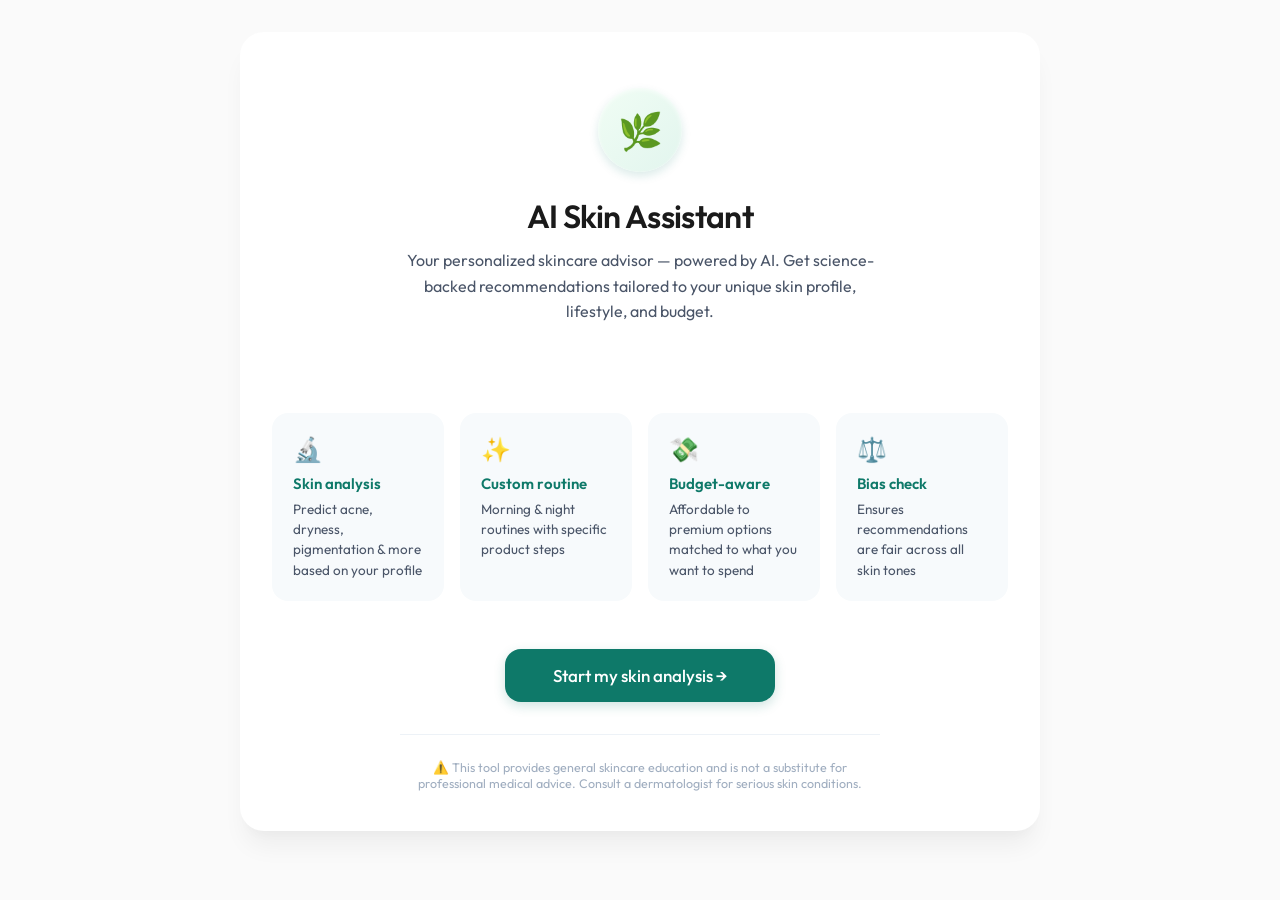
==== front-end/index.html @ 46da11d4 "Initial commit with AI assistant and skin model" ====
<!DOCTYPE html>
<html lang="en">
<head>
  <meta charset="UTF-8">
  <title>AI Skin Assistant</title>
  <link rel="stylesheet" href="style.css">
</head>
<body>
<div class="app">
  <div class="home-hero">
    <div class="logo-ring">🌿</div>
    <h1>AI Skin Assistant</h1>
    <p>Your personalized skincare advisor — powered by AI. Get science-backed recommendations tailored to your unique skin profile, lifestyle, and budget.</p>
  </div>

  <div class="feature-grid">
    <div class="feat-card">
      <div class="feat-icon">🔬</div>
      <div class="feat-title">Skin analysis</div>
      <div class="feat-desc">Predict acne, dryness, pigmentation & more based on your profile</div>
    </div>
    <div class="feat-card">
      <div class="feat-icon">✨</div>
      <div class="feat-title">Custom routine</div>
      <div class="feat-desc">Morning & night routines with specific product steps</div>
    </div>
    <div class="feat-card">
      <div class="feat-icon">💸</div>
      <div class="feat-title">Budget-aware</div>
      <div class="feat-desc">Affordable to premium options matched to what you want to spend</div>
    </div>
    <div class="feat-card">
      <div class="feat-icon">⚖️</div>
      <div class="feat-title">Bias check</div>
      <div class="feat-desc">Ensures recommendations are fair across all skin tones</div>
    </div>
  </div>

  <div style="text-align:center;">
    <a href="form.html" class="start-btn">Start my skin analysis →</a>
  </div>

  <p class="disclaimer">⚠️ This tool provides general skincare education and is not a substitute for professional medical advice. Consult a dermatologist for serious skin conditions.</p>
</div>
</body>
</html>
---- front-end/style.css ----
@import url('https://fonts.googleapis.com/css2?family=Outfit:wght@300;400;500;600&display=swap');

:root {
  --font-sans: 'Outfit', sans-serif;
  --color-text-primary: #1A1A1A;
  --color-text-secondary: #4A5568;
  --color-text-tertiary: #A0AEC0;
  --color-background-primary: #FFFFFF;
  --color-background-secondary: #F7FAFC;
  --color-border-secondary: #E2E8F0;
  --color-border-tertiary: #EDF2F7;
  --border-radius-md: 10px;
  --border-radius-lg: 16px;
  --border-radius-xl: 24px;
  --primary-color: #0E7969;
  --primary-hover: #0a5f51;
  --gradient-bg: linear-gradient(135deg, #f0fDf4 0%, #e2f5ee 100%);
  --card-shadow: 0 4px 6px -1px rgba(0, 0, 0, 0.05), 0 2px 4px -1px rgba(0, 0, 0, 0.03);
  --hover-shadow: 0 10px 15px -3px rgba(0, 0, 0, 0.1), 0 4px 6px -2px rgba(0, 0, 0, 0.05);
}

* { box-sizing: border-box; margin: 0; padding: 0; }
body { 
  font-family: var(--font-sans); 
  color: var(--color-text-primary); 
  background-color: #FAFAFA;
  min-height: 100vh;
  padding: 2rem 1rem;
  overflow-x: hidden;
}

.app { 
  width: 100%;
  max-width: 800px; 
  margin: 0 auto;
  background: var(--color-background-primary);
  border-radius: var(--border-radius-xl);
  box-shadow: 0 20px 25px -5px rgba(0, 0, 0, 0.05), 0 10px 10px -5px rgba(0, 0, 0, 0.02);
  padding: 2.5rem 2rem; 
  position: relative;
  animation: slideUp 0.6s ease-out forwards;
}

@keyframes slideUp {
  from { opacity: 0; transform: translateY(20px); }
  to { opacity: 1; transform: translateY(0); }
}

/* HOME */
.home-hero { text-align: center; padding: 1rem 1rem 3rem; }
.logo-ring { 
  width: 84px; height: 84px; 
  border-radius: 50%; 
  background: var(--gradient-bg); 
  display: flex; align-items: center; justify-content: center; 
  margin: 0 auto 1.5rem; 
  font-size: 36px; 
  box-shadow: inset 0 2px 4px rgba(255,255,255,0.6), 0 4px 10px rgba(14, 121, 105, 0.15);
  animation: float 6s ease-in-out infinite;
}

@keyframes float {
  0% { transform: translateY(0px); }
  50% { transform: translateY(-8px); }
  100% { transform: translateY(0px); }
}

.home-hero h1 { font-size: 32px; font-weight: 600; margin-bottom: 0.75rem; letter-spacing: -0.02em; }
.home-hero p { font-size: 16px; color: var(--color-text-secondary); max-width: 480px; margin: 0 auto 2.5rem; line-height: 1.6; animation: fadeIn 0.8s ease-out forwards; animation-delay: 0.2s; opacity: 0; }

.feature-grid { display: grid; grid-template-columns: repeat(auto-fit, minmax(170px, 1fr)); gap: 16px; margin-bottom: 3rem; }
.feat-card { 
  background: var(--color-background-secondary); 
  border-radius: var(--border-radius-lg); 
  padding: 1.25rem; 
  font-size: 14px;
  border: 1px solid transparent;
  transition: all 0.3s cubic-bezier(0.4, 0, 0.2, 1);
  animation: fadeIn 0.6s ease-out forwards;
  opacity: 0;
}
.feat-card:nth-child(1) { animation-delay: 0.3s; }
.feat-card:nth-child(2) { animation-delay: 0.4s; }
.feat-card:nth-child(3) { animation-delay: 0.5s; }
.feat-card:nth-child(4) { animation-delay: 0.6s; }

.feat-card:hover {
  transform: translateY(-6px) scale(1.02);
  box-shadow: var(--hover-shadow);
  border-color: #c6f0e3;
  background: #fff;
}

.feat-card .feat-icon { font-size: 24px; margin-bottom: 10px; }
.feat-card .feat-title { font-weight: 600; font-size: 15px; margin-bottom: 6px; color: var(--primary-color); }
.feat-card .feat-desc { color: var(--color-text-secondary); font-size: 13.5px; line-height: 1.5; }

.start-btn { 
  background: var(--primary-color); 
  color: #fff; 
  border: none; 
  border-radius: var(--border-radius-lg); 
  padding: 16px 48px; 
  font-size: 17px; 
  font-weight: 500; 
  font-family: var(--font-sans);
  cursor: pointer; 
  transition: all 0.2s ease; 
  box-shadow: 0 4px 12px rgba(14, 121, 105, 0.2);
  display: inline-block;
  text-decoration: none;
}
.start-btn:hover { background: var(--primary-hover); transform: scale(1.02); box-shadow: 0 6px 16px rgba(14, 121, 105, 0.3); }
.start-btn:active { transform: scale(0.98); }

.disclaimer { margin-top: 2rem; font-size: 12.5px; color: var(--color-text-tertiary); max-width: 480px; margin-left: auto; margin-right: auto; text-align: center; border-top: 1px solid var(--color-border-tertiary); padding-top: 1.5rem; }

/* FORM */
.form-page, .results-page { display: block; animation: fadeIn 0.4s ease-out forwards; }
@keyframes fadeIn { from { opacity: 0; transform: translateY(10px); } to { opacity: 1; transform: translateY(0); } }

.form-header { margin-bottom: 2rem; }
.form-header h2 { font-size: 24px; font-weight: 600; letter-spacing: -0.01em; }
.form-header p { font-size: 15px; color: var(--color-text-secondary); margin-top: 6px; }

.form-grid { display: grid; grid-template-columns: 1fr 1fr; gap: 20px; }
.form-group { display: flex; flex-direction: column; gap: 8px; }
.form-group.full { grid-column: 1 / -1; }
.form-group label { font-size: 14px; font-weight: 500; color: var(--color-text-secondary); }
.form-group select, .form-group input { 
  padding: 12px 16px; 
  border-radius: var(--border-radius-md); 
  border: 1.5px solid var(--color-border-secondary); 
  background: var(--color-background-primary); 
  color: var(--color-text-primary); 
  font-size: 15px; 
  font-family: var(--font-sans); 
  width: 100%; 
  transition: all 0.2s;
  appearance: none;
  background-image: url("data:image/svg+xml;charset=US-ASCII,%3Csvg%20xmlns%3D%22http%3A%2F%2Fwww.w3.org%2F2000%2Fsvg%22%20width%3D%22292.4%22%20height%3D%22292.4%22%3E%3Cpath%20fill%3D%22%234A5568%22%20d%3D%22M287%2069.4a17.6%2017.6%200%200%200-13-5.4H18.4c-5%200-9.3%201.8-12.9%205.4A17.6%2017.6%200%200%200%200%2082.2c0%205%201.8%209.3%205.4%2012.9l128%20127.9c3.6%203.6%207.8%205.4%2012.8%205.4s9.2-1.8%2012.8-5.4L287%2095c3.5-3.5%205.4-7.8%205.4-12.8%200-5-1.9-9.2-5.5-12.8z%22%2F%3E%3C%2Fsvg%3E");
  background-repeat: no-repeat;
  background-position: right 1rem top 50%;
  background-size: 0.65rem auto;
}
.form-group select:focus, .form-group input:focus { 
  outline: none; 
  border-color: var(--primary-color); 
  box-shadow: 0 0 0 4px rgba(14, 121, 105, 0.1); 
}

.section-title { font-size: 13px; font-weight: 600; color: var(--color-text-tertiary); text-transform: uppercase; letter-spacing: 0.08em; grid-column: 1 / -1; margin-top: 10px; padding-bottom: 6px; border-bottom: 1.5px solid var(--color-border-tertiary); }

.analyze-btn { margin-top: 2rem; background: var(--primary-color); color: #fff; border: none; border-radius: var(--border-radius-lg); padding: 16px 32px; font-size: 16px; font-weight: 500; font-family: var(--font-sans); cursor: pointer; transition: all 0.2s; width: 100%; box-shadow: 0 4px 12px rgba(14, 121, 105, 0.2); }
.analyze-btn:hover { background: var(--primary-hover); transform: translateY(-2px); }
.analyze-btn:active { transform: translateY(0); }
.analyze-btn:disabled { opacity: 0.6; cursor: not-allowed; transform: none; }

.back-btn { background: transparent; border: 1.5px solid var(--color-border-secondary); border-radius: var(--border-radius-md); padding: 10px 20px; font-size: 14px; font-family: var(--font-sans); font-weight: 500; cursor: pointer; color: var(--color-text-secondary); margin-bottom: 1.5rem; transition: all 0.2s; display: inline-block; text-decoration: none; }
.back-btn:hover { background: var(--color-background-secondary); border-color: var(--color-text-tertiary); }

/* RESULTS */
.results-header { margin-bottom: 2rem; }
.results-header h2 { font-size: 24px; font-weight: 600; }
.results-header p { font-size: 15px; color: var(--color-text-secondary); margin-top: 6px; }

.loading-state { text-align: center; padding: 4rem 1rem; }
.spinner { width: 48px; height: 48px; border: 3px solid var(--color-border-tertiary); border-top-color: var(--primary-color); border-radius: 50%; animation: spin 0.8s ease-in-out infinite; margin: 0 auto 1.5rem; }
.loading-state p { color: var(--color-text-secondary); font-size: 16px; font-weight: 500; }

.result-content { display: none; }
.result-content.visible { display: block; animation: fadeIn 0.5s ease forwards; }

.result-section { background: #fff; border: 1.5px solid var(--color-border-tertiary); border-radius: var(--border-radius-lg); padding: 1.75rem; margin-bottom: 1.25rem; box-shadow: var(--card-shadow); transition: transform 0.3s cubic-bezier(0.4, 0, 0.2, 1), box-shadow 0.3s ease; opacity: 0; animation: slideUp 0.6s ease-out forwards; }
.result-section:nth-child(1) { animation-delay: 0.1s; }
.result-section:nth-child(2) { animation-delay: 0.2s; }
.result-section:nth-child(3) { animation-delay: 0.3s; }
.result-section:nth-child(4) { animation-delay: 0.4s; }
.result-section:nth-child(5) { animation-delay: 0.5s; }
.result-section:nth-child(6) { animation-delay: 0.6s; }

.result-section:hover { border-color: var(--color-border-secondary); transform: translateY(-4px); box-shadow: var(--hover-shadow); }

.section-badge { font-size: 12px; font-weight: 600; text-transform: uppercase; letter-spacing: 0.08em; padding: 4px 12px; border-radius: 20px; display: inline-block; margin-bottom: 14px; }
.badge-analysis { background: var(--gradient-bg); color: #0F6E56; }
.badge-routine { background: linear-gradient(135deg, #e6f1fb 0%, #d4e6f9 100%); color: #185FA5; }
.badge-explain { background: linear-gradient(135deg, #faeeda 0%, #f3e0c0 100%); color: #854F0B; }
.badge-tips { background: linear-gradient(135deg, #eeedfe 0%, #e0defe 100%); color: #534AB7; }
.badge-fairness { background: linear-gradient(135deg, #faece7 0%, #f3dbd2 100%); color: #993C1D; }

.result-section h3 { font-size: 18px; font-weight: 600; margin-bottom: 14px; color: var(--color-text-primary); }
.result-body { font-size: 15.5px; color: var(--color-text-secondary); line-height: 1.8; white-space: pre-wrap; }

.metric-row { display: flex; gap: 12px; flex-wrap: wrap; margin-bottom: 20px; }
.metric-chip { background: var(--color-background-secondary); border: 1px solid var(--color-border-tertiary); border-radius: 20px; padding: 8px 16px; font-size: 14px; display: flex; align-items: center; gap: 10px; font-weight: 500; }
.metric-dot { width: 10px; height: 10px; border-radius: 50%; flex-shrink: 0; box-shadow: 0 0 0 2px rgba(255,255,255,0.8); }
.dot-low { background: #1D9E75; }
.dot-mid { background: #EF9F27; }
.dot-high { background: #E24B4A; }

.restart-btn { margin-top: 2rem; background: var(--color-background-secondary); border: 1.5px solid var(--color-border-secondary); border-radius: var(--border-radius-lg); padding: 14px 32px; font-size: 15px; font-weight: 500; font-family: var(--font-sans); cursor: pointer; color: var(--color-text-secondary); width: 100%; transition: all 0.2s; display: block; text-align: center; text-decoration: none; }
.restart-btn:hover { background: #E2E8F0; color: var(--color-text-primary); transform: translateY(-2px); }

.progress-bar { height: 4px; background: var(--color-border-tertiary); border-radius: 4px; margin-bottom: 2rem; overflow: hidden; position: relative; }
.progress-fill { height: 100%; background: var(--primary-color); border-radius: 4px; transition: width 0.6s cubic-bezier(0.4, 0, 0.2, 1); box-shadow: 0 0 8px rgba(14, 121, 105, 0.4); }

.error-msg { background: #FEF2F2; color: #991B1B; border: 1.5px solid #FCA5A5; border-radius: var(--border-radius-md); padding: 14px 18px; font-size: 14.5px; font-weight: 500; margin-top: 1.5rem; display: none; animation: shake 0.4s ease-in-out; }
@keyframes shake { 0%, 100% { transform: translateX(0); } 25% { transform: translateX(-4px); } 75% { transform: translateX(4px); } }
.error-msg.visible { display: block; }
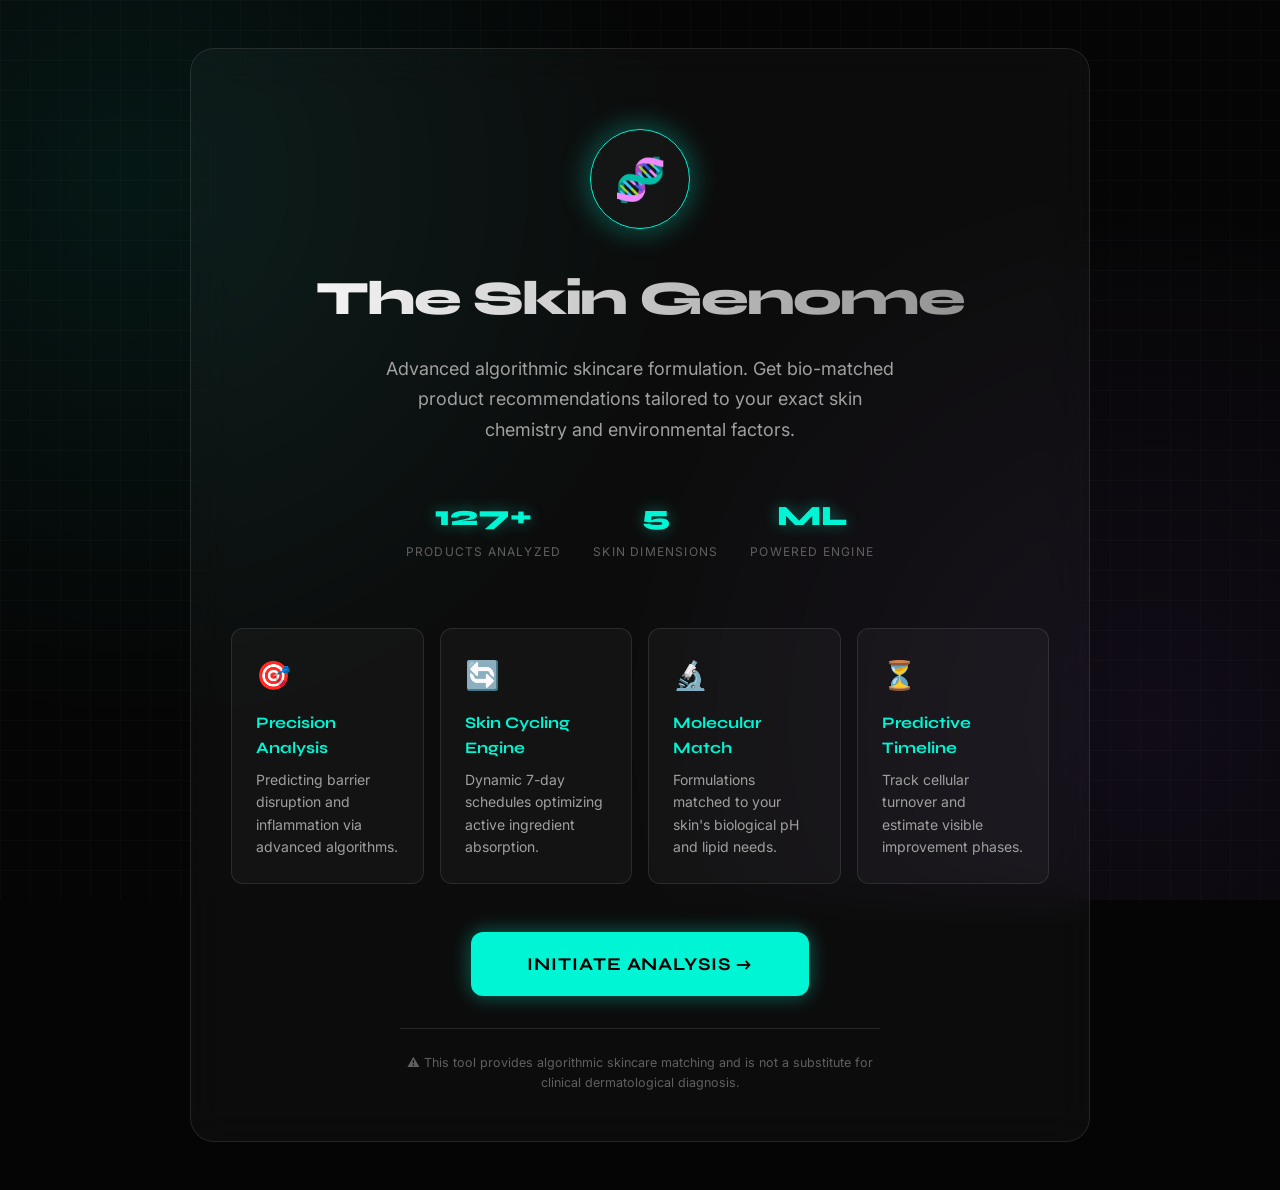
==== commit d211c680: "feat: complete premium clinical skincare dashboard and backend logic" ====
--- a/front-end/index.html
+++ b/front-end/index.html
@@ -2,45 +2,64 @@
 <html lang="en">
 <head>
   <meta charset="UTF-8">
-  <title>AI Skin Assistant</title>
+  <meta name="viewport" content="width=device-width, initial-scale=1.0">
+  <meta name="description" content="SkinCare.AI — Advanced algorithmic skincare formulation. Get bio-matched product recommendations tailored to your exact skin chemistry and environmental factors.">
+  <meta name="theme-color" content="#050505">
+  <meta property="og:title" content="The Skin Genome — AI-Powered Skincare Analysis">
+  <meta property="og:description" content="Get personalized skincare routines powered by machine learning. Matched to your biology, lifestyle, and budget.">
+  <meta property="og:type" content="website">
+  <link rel="icon" href="data:image/svg+xml,<svg xmlns='http://www.w3.org/2000/svg' viewBox='0 0 100 100'><text y='.9em' font-size='90'>🧬</text></svg>">
+  <title>SkinCare AI | Clinical Dashboard</title>
   <link rel="stylesheet" href="style.css">
 </head>
 <body>
 <div class="app">
   <div class="home-hero">
-    <div class="logo-ring">🌿</div>
-    <h1>AI Skin Assistant</h1>
-    <p>Your personalized skincare advisor — powered by AI. Get science-backed recommendations tailored to your unique skin profile, lifestyle, and budget.</p>
+    <div class="logo-ring">🧬</div>
+    <h1>The Skin Genome</h1>
+    <p>Advanced algorithmic skincare formulation. Get bio-matched product recommendations tailored to your exact skin chemistry and environmental factors.</p>
+    <div class="trust-badges">
+      <div class="trust-item"><span class="trust-num">127+</span><span class="trust-label">Products Analyzed</span></div>
+      <div class="trust-item"><span class="trust-num">5</span><span class="trust-label">Skin Dimensions</span></div>
+      <div class="trust-item"><span class="trust-num">ML</span><span class="trust-label">Powered Engine</span></div>
+    </div>
   </div>
 
   <div class="feature-grid">
     <div class="feat-card">
-      <div class="feat-icon">🔬</div>
-      <div class="feat-title">Skin analysis</div>
-      <div class="feat-desc">Predict acne, dryness, pigmentation & more based on your profile</div>
+      <div class="feat-icon">🎯</div>
+      <div class="feat-title">Precision Analysis</div>
+      <div class="feat-desc">Predicting barrier disruption and inflammation via advanced algorithms.</div>
     </div>
     <div class="feat-card">
-      <div class="feat-icon">✨</div>
-      <div class="feat-title">Custom routine</div>
-      <div class="feat-desc">Morning & night routines with specific product steps</div>
+      <div class="feat-icon">🔄</div>
+      <div class="feat-title">Skin Cycling Engine</div>
+      <div class="feat-desc">Dynamic 7-day schedules optimizing active ingredient absorption.</div>
     </div>
     <div class="feat-card">
-      <div class="feat-icon">💸</div>
-      <div class="feat-title">Budget-aware</div>
-      <div class="feat-desc">Affordable to premium options matched to what you want to spend</div>
+      <div class="feat-icon">🔬</div>
+      <div class="feat-title">Molecular Match</div>
+      <div class="feat-desc">Formulations matched to your skin's biological pH and lipid needs.</div>
     </div>
     <div class="feat-card">
-      <div class="feat-icon">⚖️</div>
-      <div class="feat-title">Bias check</div>
-      <div class="feat-desc">Ensures recommendations are fair across all skin tones</div>
+      <div class="feat-icon">⏳</div>
+      <div class="feat-title">Predictive Timeline</div>
+      <div class="feat-desc">Track cellular turnover and estimate visible improvement phases.</div>
     </div>
   </div>
 
   <div style="text-align:center;">
-    <a href="form.html" class="start-btn">Start my skin analysis →</a>
+    <a href="form.html" class="start-btn" id="startAnalysis">Initiate Analysis →</a>
   </div>
 
-  <p class="disclaimer">⚠️ This tool provides general skincare education and is not a substitute for professional medical advice. Consult a dermatologist for serious skin conditions.</p>
+  <p class="disclaimer">⚠️ This tool provides algorithmic skincare matching and is not a substitute for clinical dermatological diagnosis.</p>
 </div>
+
+<style>
+.trust-badges { display: flex; justify-content: center; gap: 32px; margin-top: 2rem; animation: fadeIn 1.2s ease-out forwards; animation-delay: 0.5s; opacity: 0; }
+.trust-item { text-align: center; }
+.trust-num { display: block; font-family: var(--font-header); font-size: 28px; font-weight: 800; color: var(--color-primary); text-shadow: 0 0 15px var(--color-primary-glow); }
+.trust-label { font-size: 12px; color: var(--color-text-muted); text-transform: uppercase; letter-spacing: 0.1em; }
+</style>
 </body>
 </html>
--- a/front-end/style.css
+++ b/front-end/style.css
@@ -1,62 +1,90 @@
-@import url('https://fonts.googleapis.com/css2?family=Outfit:wght@300;400;500;600&display=swap');
+@import url('https://fonts.googleapis.com/css2?family=Inter:wght@300;400;500;600;700&family=Syne:wght@600;700;800&display=swap');
 
 :root {
-  --font-sans: 'Outfit', sans-serif;
-  --color-text-primary: #1A1A1A;
-  --color-text-secondary: #4A5568;
-  --color-text-tertiary: #A0AEC0;
-  --color-background-primary: #FFFFFF;
-  --color-background-secondary: #F7FAFC;
-  --color-border-secondary: #E2E8F0;
-  --color-border-tertiary: #EDF2F7;
-  --border-radius-md: 10px;
-  --border-radius-lg: 16px;
-  --border-radius-xl: 24px;
-  --primary-color: #0E7969;
-  --primary-hover: #0a5f51;
-  --gradient-bg: linear-gradient(135deg, #f0fDf4 0%, #e2f5ee 100%);
-  --card-shadow: 0 4px 6px -1px rgba(0, 0, 0, 0.05), 0 2px 4px -1px rgba(0, 0, 0, 0.03);
-  --hover-shadow: 0 10px 15px -3px rgba(0, 0, 0, 0.1), 0 4px 6px -2px rgba(0, 0, 0, 0.05);
-}
-
-* { box-sizing: border-box; margin: 0; padding: 0; }
+  --font-sans: 'Inter', sans-serif;
+  --font-header: 'Syne', sans-serif;
+  
+  --color-bg: #050505;
+  --color-surface: rgba(255, 255, 255, 0.03);
+  --color-surface-hover: rgba(255, 255, 255, 0.06);
+  --color-border: rgba(255, 255, 255, 0.1);
+  --color-border-glow: rgba(0, 245, 212, 0.3);
+  
+  --color-primary: #00F5D4; /* Neon Mint */
+  --color-primary-glow: rgba(0, 245, 212, 0.4);
+  --color-secondary: #9B5DE5; /* Electric Violet */
+  --color-secondary-glow: rgba(155, 93, 229, 0.4);
+  
+  --color-text: #FFFFFF;
+  --color-text-dim: #A0A0A0;
+  --color-text-muted: #606060;
+  
+  --glass-blur: blur(20px);
+  --border-radius-lg: 24px;
+  --border-radius-md: 12px;
+  
+  --shadow-neon: 0 0 20px var(--color-primary-glow);
+}
+
+* { 
+  box-sizing: border-box; 
+  margin: 0; 
+  padding: 0; 
+}
+
 body { 
   font-family: var(--font-sans); 
-  color: var(--color-text-primary); 
-  background-color: #FAFAFA;
+  color: var(--color-text); 
+  background-color: var(--color-bg);
+  background-image: 
+    linear-gradient(rgba(255, 255, 255, 0.02) 1px, transparent 1px),
+    linear-gradient(90deg, rgba(255, 255, 255, 0.02) 1px, transparent 1px),
+    radial-gradient(circle at 10% 20%, rgba(0, 245, 212, 0.08) 0%, transparent 40%),
+    radial-gradient(circle at 90% 80%, rgba(155, 93, 229, 0.08) 0%, transparent 40%);
+  background-size: 30px 30px, 30px 30px, 100% 100%, 100% 100%;
+  background-attachment: fixed;
   min-height: 100vh;
-  padding: 2rem 1rem;
+  padding: 3rem 1rem;
   overflow-x: hidden;
-}
+  line-height: 1.6;
+}
+
+::-webkit-scrollbar { width: 8px; }
+::-webkit-scrollbar-track { background: var(--color-bg); }
+::-webkit-scrollbar-thumb { background: rgba(255, 255, 255, 0.1); border-radius: 4px; }
+::-webkit-scrollbar-thumb:hover { background: rgba(255, 255, 255, 0.2); }
 
 .app { 
   width: 100%;
-  max-width: 800px; 
+  max-width: 900px; 
   margin: 0 auto;
-  background: var(--color-background-primary);
-  border-radius: var(--border-radius-xl);
-  box-shadow: 0 20px 25px -5px rgba(0, 0, 0, 0.05), 0 10px 10px -5px rgba(0, 0, 0, 0.02);
-  padding: 2.5rem 2rem; 
+  background: var(--color-surface);
+  backdrop-filter: var(--glass-blur);
+  -webkit-backdrop-filter: var(--glass-blur);
+  border: 1px solid var(--color-border);
+  border-radius: var(--border-radius-lg);
+  padding: 3rem 2.5rem; 
   position: relative;
-  animation: slideUp 0.6s ease-out forwards;
+  animation: slideUp 0.8s cubic-bezier(0.16, 1, 0.3, 1) forwards;
 }
 
 @keyframes slideUp {
-  from { opacity: 0; transform: translateY(20px); }
+  from { opacity: 0; transform: translateY(40px); }
   to { opacity: 1; transform: translateY(0); }
 }
 
 /* HOME */
-.home-hero { text-align: center; padding: 1rem 1rem 3rem; }
+.home-hero { text-align: center; padding: 2rem 1rem 4rem; }
 .logo-ring { 
-  width: 84px; height: 84px; 
+  width: 100px; height: 100px; 
   border-radius: 50%; 
-  background: var(--gradient-bg); 
+  background: var(--color-surface); 
   display: flex; align-items: center; justify-content: center; 
-  margin: 0 auto 1.5rem; 
-  font-size: 36px; 
-  box-shadow: inset 0 2px 4px rgba(255,255,255,0.6), 0 4px 10px rgba(14, 121, 105, 0.15);
-  animation: float 6s ease-in-out infinite;
+  margin: 0 auto 2rem; 
+  font-size: 42px; 
+  border: 1px solid var(--color-primary);
+  box-shadow: 0 0 30px var(--color-primary-glow);
+  animation: float 6s ease-in-out infinite, glow 4s ease-in-out infinite;
 }
 
 @keyframes float {
@@ -65,18 +93,40 @@
   100% { transform: translateY(0px); }
 }
 
-.home-hero h1 { font-size: 32px; font-weight: 600; margin-bottom: 0.75rem; letter-spacing: -0.02em; }
-.home-hero p { font-size: 16px; color: var(--color-text-secondary); max-width: 480px; margin: 0 auto 2.5rem; line-height: 1.6; animation: fadeIn 0.8s ease-out forwards; animation-delay: 0.2s; opacity: 0; }
+@keyframes glow {
+  0%, 100% { box-shadow: 0 0 20px var(--color-primary-glow); }
+  50% { box-shadow: 0 0 40px var(--color-primary-glow); }
+}
+
+.home-hero h1 { 
+  font-family: var(--font-header);
+  font-size: 48px; 
+  font-weight: 800; 
+  margin-bottom: 1rem; 
+  letter-spacing: -0.04em;
+  background: linear-gradient(to right, #fff, #888);
+  -webkit-background-clip: text;
+  -webkit-text-fill-color: transparent;
+}
+.home-hero p { 
+  font-size: 18px; 
+  color: var(--color-text-dim); 
+  max-width: 520px; 
+  margin: 0 auto 3rem; 
+  line-height: 1.7; 
+  animation: fadeIn 1s ease-out forwards; 
+  animation-delay: 0.3s; 
+  opacity: 0; 
+}
 
 .feature-grid { display: grid; grid-template-columns: repeat(auto-fit, minmax(170px, 1fr)); gap: 16px; margin-bottom: 3rem; }
 .feat-card { 
-  background: var(--color-background-secondary); 
-  border-radius: var(--border-radius-lg); 
-  padding: 1.25rem; 
-  font-size: 14px;
-  border: 1px solid transparent;
-  transition: all 0.3s cubic-bezier(0.4, 0, 0.2, 1);
-  animation: fadeIn 0.6s ease-out forwards;
+  background: var(--color-surface); 
+  border-radius: var(--border-radius-md); 
+  padding: 1.5rem; 
+  border: 1px solid var(--color-border);
+  transition: all 0.4s cubic-bezier(0.16, 1, 0.3, 1);
+  animation: fadeIn 0.8s ease-out forwards;
   opacity: 0;
 }
 .feat-card:nth-child(1) { animation-delay: 0.3s; }
@@ -85,93 +135,111 @@
 .feat-card:nth-child(4) { animation-delay: 0.6s; }
 
 .feat-card:hover {
-  transform: translateY(-6px) scale(1.02);
-  box-shadow: var(--hover-shadow);
-  border-color: #c6f0e3;
-  background: #fff;
-}
-
-.feat-card .feat-icon { font-size: 24px; margin-bottom: 10px; }
-.feat-card .feat-title { font-weight: 600; font-size: 15px; margin-bottom: 6px; color: var(--primary-color); }
-.feat-card .feat-desc { color: var(--color-text-secondary); font-size: 13.5px; line-height: 1.5; }
+  transform: translateY(-8px);
+  background: var(--color-surface-hover);
+  border-color: var(--color-primary);
+  box-shadow: 0 10px 30px rgba(0, 245, 212, 0.1);
+}
+
+.feat-card .feat-icon { font-size: 28px; margin-bottom: 12px; }
+.feat-card .feat-title { font-family: var(--font-header); font-weight: 700; font-size: 16px; margin-bottom: 8px; color: var(--color-primary); }
+.feat-card .feat-desc { color: var(--color-text-dim); font-size: 14px; line-height: 1.6; }
 
 .start-btn { 
-  background: var(--primary-color); 
-  color: #fff; 
+  background: var(--color-primary); 
+  color: #000; 
   border: none; 
-  border-radius: var(--border-radius-lg); 
-  padding: 16px 48px; 
-  font-size: 17px; 
-  font-weight: 500; 
-  font-family: var(--font-sans);
+  border-radius: var(--border-radius-md); 
+  padding: 18px 56px; 
+  font-size: 18px; 
+  font-weight: 700; 
+  font-family: var(--font-header);
   cursor: pointer; 
-  transition: all 0.2s ease; 
-  box-shadow: 0 4px 12px rgba(14, 121, 105, 0.2);
+  transition: all 0.3s cubic-bezier(0.16, 1, 0.3, 1); 
+  box-shadow: 0 0 20px var(--color-primary-glow);
   display: inline-block;
   text-decoration: none;
-}
-.start-btn:hover { background: var(--primary-hover); transform: scale(1.02); box-shadow: 0 6px 16px rgba(14, 121, 105, 0.3); }
-.start-btn:active { transform: scale(0.98); }
-
-.disclaimer { margin-top: 2rem; font-size: 12.5px; color: var(--color-text-tertiary); max-width: 480px; margin-left: auto; margin-right: auto; text-align: center; border-top: 1px solid var(--color-border-tertiary); padding-top: 1.5rem; }
+  text-transform: uppercase;
+  letter-spacing: 0.05em;
+}
+.start-btn:hover { 
+  transform: scale(1.05); 
+  box-shadow: 0 0 40px var(--color-primary-glow); 
+}
+.start-btn:active { transform: scale(0.95); }
+
+.disclaimer { margin-top: 2rem; font-size: 12.5px; color: var(--color-text-muted); max-width: 480px; margin-left: auto; margin-right: auto; text-align: center; border-top: 1px solid var(--color-border); padding-top: 1.5rem; }
 
 /* FORM */
 .form-page, .results-page { display: block; animation: fadeIn 0.4s ease-out forwards; }
 @keyframes fadeIn { from { opacity: 0; transform: translateY(10px); } to { opacity: 1; transform: translateY(0); } }
 
 .form-header { margin-bottom: 2rem; }
-.form-header h2 { font-size: 24px; font-weight: 600; letter-spacing: -0.01em; }
-.form-header p { font-size: 15px; color: var(--color-text-secondary); margin-top: 6px; }
-
-.form-grid { display: grid; grid-template-columns: 1fr 1fr; gap: 20px; }
-.form-group { display: flex; flex-direction: column; gap: 8px; }
+.form-header h2 { font-size: 28px; font-weight: 700; font-family: var(--font-header); letter-spacing: -0.01em; color: var(--color-primary); }
+.form-header p { font-size: 16px; color: var(--color-text-dim); margin-top: 8px; }
+
+.form-grid { display: grid; grid-template-columns: 1fr 1fr; gap: 24px; }
+.form-group { display: flex; flex-direction: column; gap: 10px; }
 .form-group.full { grid-column: 1 / -1; }
-.form-group label { font-size: 14px; font-weight: 500; color: var(--color-text-secondary); }
+.form-group label { font-size: 14px; font-weight: 600; color: var(--color-text-dim); text-transform: uppercase; letter-spacing: 0.05em; }
 .form-group select, .form-group input { 
-  padding: 12px 16px; 
+  padding: 14px 18px; 
   border-radius: var(--border-radius-md); 
-  border: 1.5px solid var(--color-border-secondary); 
-  background: var(--color-background-primary); 
-  color: var(--color-text-primary); 
-  font-size: 15px; 
+  border: 1px solid var(--color-border); 
+  background: var(--color-surface); 
+  color: var(--color-text); 
+  font-size: 16px; 
   font-family: var(--font-sans); 
   width: 100%; 
-  transition: all 0.2s;
+  transition: all 0.3s ease;
   appearance: none;
-  background-image: url("data:image/svg+xml;charset=US-ASCII,%3Csvg%20xmlns%3D%22http%3A%2F%2Fwww.w3.org%2F2000%2Fsvg%22%20width%3D%22292.4%22%20height%3D%22292.4%22%3E%3Cpath%20fill%3D%22%234A5568%22%20d%3D%22M287%2069.4a17.6%2017.6%200%200%200-13-5.4H18.4c-5%200-9.3%201.8-12.9%205.4A17.6%2017.6%200%200%200%200%2082.2c0%205%201.8%209.3%205.4%2012.9l128%20127.9c3.6%203.6%207.8%205.4%2012.8%205.4s9.2-1.8%2012.8-5.4L287%2095c3.5-3.5%205.4-7.8%205.4-12.8%200-5-1.9-9.2-5.5-12.8z%22%2F%3E%3C%2Fsvg%3E");
+  background-image: url("data:image/svg+xml;charset=US-ASCII,%3Csvg%20xmlns%3D%22http%3A%2F%2Fwww.w3.org%2F2000%2Fsvg%22%20width%3D%22292.4%22%20height%3D%22292.4%22%3E%3Cpath%20fill%3D%22%2300F5D4%22%20d%3D%22M287%2069.4a17.6%2017.6%200%200%200-13-5.4H18.4c-5%200-9.3%201.8-12.9%205.4A17.6%2017.6%200%200%200%200%2082.2c0%205%201.8%209.3%205.4%2012.9l128%20127.9c3.6%203.6%207.8%205.4%2012.8%205.4s9.2-1.8%2012.8-5.4L287%2095c3.5-3.5%205.4-7.8%205.4-12.8%200-5-1.9-9.2-5.5-12.8z%22%2F%3E%3C%2Fsvg%3E");
   background-repeat: no-repeat;
   background-position: right 1rem top 50%;
   background-size: 0.65rem auto;
 }
 .form-group select:focus, .form-group input:focus { 
   outline: none; 
-  border-color: var(--primary-color); 
-  box-shadow: 0 0 0 4px rgba(14, 121, 105, 0.1); 
-}
-
-.section-title { font-size: 13px; font-weight: 600; color: var(--color-text-tertiary); text-transform: uppercase; letter-spacing: 0.08em; grid-column: 1 / -1; margin-top: 10px; padding-bottom: 6px; border-bottom: 1.5px solid var(--color-border-tertiary); }
-
-.analyze-btn { margin-top: 2rem; background: var(--primary-color); color: #fff; border: none; border-radius: var(--border-radius-lg); padding: 16px 32px; font-size: 16px; font-weight: 500; font-family: var(--font-sans); cursor: pointer; transition: all 0.2s; width: 100%; box-shadow: 0 4px 12px rgba(14, 121, 105, 0.2); }
-.analyze-btn:hover { background: var(--primary-hover); transform: translateY(-2px); }
+  border-color: var(--color-primary); 
+  box-shadow: 0 0 15px var(--color-primary-glow); 
+  background: rgba(0, 245, 212, 0.05);
+}
+.form-group select option { background: var(--color-bg); color: var(--color-text); }
+
+.section-title { font-size: 14px; font-weight: 700; color: var(--color-secondary); text-transform: uppercase; letter-spacing: 0.1em; grid-column: 1 / -1; margin-top: 16px; padding-bottom: 8px; border-bottom: 1px solid var(--color-border); }
+
+.analyze-btn { margin-top: 2.5rem; background: var(--color-primary); color: #000; border: none; border-radius: var(--border-radius-md); padding: 18px 32px; font-size: 18px; font-weight: 700; font-family: var(--font-header); cursor: pointer; transition: all 0.3s; width: 100%; box-shadow: 0 0 20px var(--color-primary-glow); text-transform: uppercase; letter-spacing: 0.05em; }
+.analyze-btn:hover { transform: translateY(-4px); box-shadow: 0 0 30px var(--color-primary-glow); }
 .analyze-btn:active { transform: translateY(0); }
-.analyze-btn:disabled { opacity: 0.6; cursor: not-allowed; transform: none; }
-
-.back-btn { background: transparent; border: 1.5px solid var(--color-border-secondary); border-radius: var(--border-radius-md); padding: 10px 20px; font-size: 14px; font-family: var(--font-sans); font-weight: 500; cursor: pointer; color: var(--color-text-secondary); margin-bottom: 1.5rem; transition: all 0.2s; display: inline-block; text-decoration: none; }
-.back-btn:hover { background: var(--color-background-secondary); border-color: var(--color-text-tertiary); }
+.analyze-btn:disabled { opacity: 0.5; cursor: not-allowed; transform: none; box-shadow: none; }
+
+.back-btn { background: transparent; border: 1px solid var(--color-border); border-radius: var(--border-radius-md); padding: 10px 20px; font-size: 14px; font-family: var(--font-sans); font-weight: 600; cursor: pointer; color: var(--color-text-dim); margin-bottom: 2rem; transition: all 0.3s; display: inline-flex; align-items: center; gap: 8px; text-decoration: none; text-transform: uppercase; letter-spacing: 0.05em; }
+.back-btn:hover { background: var(--color-surface); border-color: var(--color-primary); color: var(--color-primary); box-shadow: 0 0 15px var(--color-primary-glow); }
 
 /* RESULTS */
-.results-header { margin-bottom: 2rem; }
-.results-header h2 { font-size: 24px; font-weight: 600; }
-.results-header p { font-size: 15px; color: var(--color-text-secondary); margin-top: 6px; }
-
-.loading-state { text-align: center; padding: 4rem 1rem; }
-.spinner { width: 48px; height: 48px; border: 3px solid var(--color-border-tertiary); border-top-color: var(--primary-color); border-radius: 50%; animation: spin 0.8s ease-in-out infinite; margin: 0 auto 1.5rem; }
-.loading-state p { color: var(--color-text-secondary); font-size: 16px; font-weight: 500; }
+.results-header { margin-bottom: 3rem; text-align: center; }
+.results-header h2 { font-size: 32px; font-weight: 800; font-family: var(--font-header); color: var(--color-primary); text-shadow: 0 0 20px var(--color-primary-glow); }
+.results-header p { font-size: 16px; color: var(--color-text-dim); margin-top: 8px; }
+
+.loading-state { text-align: center; padding: 6rem 1rem; }
+.spinner { 
+  width: 64px; height: 64px; 
+  border: 4px solid var(--color-surface); 
+  border-top-color: var(--color-primary); 
+  border-bottom-color: var(--color-secondary);
+  border-radius: 50%; 
+  animation: spin 1.2s cubic-bezier(0.68, -0.55, 0.265, 1.55) infinite; 
+  margin: 0 auto 2rem; 
+  box-shadow: 0 0 20px var(--color-primary-glow), inset 0 0 15px var(--color-secondary-glow); 
+}
+@keyframes spin { to { transform: rotate(360deg); } }
+.loading-state p { color: var(--color-primary); font-size: 18px; font-family: var(--font-header); font-weight: 700; letter-spacing: 0.1em; text-transform: uppercase; animation: pulse 2s infinite; }
+@keyframes pulse { 0%, 100% { opacity: 1; } 50% { opacity: 0.5; } }
 
 .result-content { display: none; }
-.result-content.visible { display: block; animation: fadeIn 0.5s ease forwards; }
-
-.result-section { background: #fff; border: 1.5px solid var(--color-border-tertiary); border-radius: var(--border-radius-lg); padding: 1.75rem; margin-bottom: 1.25rem; box-shadow: var(--card-shadow); transition: transform 0.3s cubic-bezier(0.4, 0, 0.2, 1), box-shadow 0.3s ease; opacity: 0; animation: slideUp 0.6s ease-out forwards; }
+.result-content.visible { display: block; animation: fadeIn 0.6s ease forwards; }
+
+.result-section { background: var(--color-surface); border: 1px solid var(--color-border); border-radius: var(--border-radius-lg); padding: 2rem; margin-bottom: 2rem; backdrop-filter: var(--glass-blur); -webkit-backdrop-filter: var(--glass-blur); transition: transform 0.4s cubic-bezier(0.16, 1, 0.3, 1), box-shadow 0.4s ease; opacity: 0; animation: slideUp 0.8s ease-out forwards; }
 .result-section:nth-child(1) { animation-delay: 0.1s; }
 .result-section:nth-child(2) { animation-delay: 0.2s; }
 .result-section:nth-child(3) { animation-delay: 0.3s; }
@@ -179,31 +247,297 @@
 .result-section:nth-child(5) { animation-delay: 0.5s; }
 .result-section:nth-child(6) { animation-delay: 0.6s; }
 
-.result-section:hover { border-color: var(--color-border-secondary); transform: translateY(-4px); box-shadow: var(--hover-shadow); }
-
-.section-badge { font-size: 12px; font-weight: 600; text-transform: uppercase; letter-spacing: 0.08em; padding: 4px 12px; border-radius: 20px; display: inline-block; margin-bottom: 14px; }
-.badge-analysis { background: var(--gradient-bg); color: #0F6E56; }
-.badge-routine { background: linear-gradient(135deg, #e6f1fb 0%, #d4e6f9 100%); color: #185FA5; }
-.badge-explain { background: linear-gradient(135deg, #faeeda 0%, #f3e0c0 100%); color: #854F0B; }
-.badge-tips { background: linear-gradient(135deg, #eeedfe 0%, #e0defe 100%); color: #534AB7; }
-.badge-fairness { background: linear-gradient(135deg, #faece7 0%, #f3dbd2 100%); color: #993C1D; }
-
-.result-section h3 { font-size: 18px; font-weight: 600; margin-bottom: 14px; color: var(--color-text-primary); }
+.result-section:hover { border-color: var(--color-primary); transform: translateY(-4px); box-shadow: 0 10px 30px rgba(0, 245, 212, 0.05); }
+
+.section-badge { font-size: 11px; font-weight: 700; text-transform: uppercase; letter-spacing: 0.15em; padding: 6px 14px; border-radius: 20px; display: inline-block; margin-bottom: 1rem; border: 1px solid currentColor; }
+.badge-analysis { color: var(--color-primary); background: rgba(0, 245, 212, 0.1); box-shadow: 0 0 10px rgba(0, 245, 212, 0.2); }
+.badge-routine { color: var(--color-secondary); background: rgba(155, 93, 229, 0.1); box-shadow: 0 0 10px rgba(155, 93, 229, 0.2); }
+.badge-explain { color: #FF9F1C; background: rgba(255, 159, 28, 0.1); box-shadow: 0 0 10px rgba(255, 159, 28, 0.2); }
+.badge-tips { color: #2EC4B6; background: rgba(46, 196, 182, 0.1); box-shadow: 0 0 10px rgba(46, 196, 182, 0.2); }
+.badge-fairness { color: #E71D36; background: rgba(231, 29, 54, 0.1); box-shadow: 0 0 10px rgba(231, 29, 54, 0.2); }
+
+.result-section h3 { font-size: 24px; font-family: var(--font-header); font-weight: 700; margin-bottom: 20px; color: var(--color-text); border-bottom: 1px solid var(--color-border); padding-bottom: 12px; }
 .result-body { font-size: 15.5px; color: var(--color-text-secondary); line-height: 1.8; white-space: pre-wrap; }
-
-.metric-row { display: flex; gap: 12px; flex-wrap: wrap; margin-bottom: 20px; }
-.metric-chip { background: var(--color-background-secondary); border: 1px solid var(--color-border-tertiary); border-radius: 20px; padding: 8px 16px; font-size: 14px; display: flex; align-items: center; gap: 10px; font-weight: 500; }
-.metric-dot { width: 10px; height: 10px; border-radius: 50%; flex-shrink: 0; box-shadow: 0 0 0 2px rgba(255,255,255,0.8); }
-.dot-low { background: #1D9E75; }
-.dot-mid { background: #EF9F27; }
-.dot-high { background: #E24B4A; }
-
-.restart-btn { margin-top: 2rem; background: var(--color-background-secondary); border: 1.5px solid var(--color-border-secondary); border-radius: var(--border-radius-lg); padding: 14px 32px; font-size: 15px; font-weight: 500; font-family: var(--font-sans); cursor: pointer; color: var(--color-text-secondary); width: 100%; transition: all 0.2s; display: block; text-align: center; text-decoration: none; }
-.restart-btn:hover { background: #E2E8F0; color: var(--color-text-primary); transform: translateY(-2px); }
-
-.progress-bar { height: 4px; background: var(--color-border-tertiary); border-radius: 4px; margin-bottom: 2rem; overflow: hidden; position: relative; }
-.progress-fill { height: 100%; background: var(--primary-color); border-radius: 4px; transition: width 0.6s cubic-bezier(0.4, 0, 0.2, 1); box-shadow: 0 0 8px rgba(14, 121, 105, 0.4); }
-
-.error-msg { background: #FEF2F2; color: #991B1B; border: 1.5px solid #FCA5A5; border-radius: var(--border-radius-md); padding: 14px 18px; font-size: 14.5px; font-weight: 500; margin-top: 1.5rem; display: none; animation: shake 0.4s ease-in-out; }
+.result-body strong { color: var(--color-text-primary); font-weight: 700; }
+
+.result-body h4 { font-size: 15px; font-weight: 700; color: var(--color-text); margin-top: 32px; margin-bottom: 16px; text-transform: uppercase; letter-spacing: 0.1em; border-left: 3px solid var(--color-secondary); padding-left: 12px; }
+
+.choice-block { margin-bottom: 28px; display: flex; flex-direction: column; gap: 16px; }
+
+.primary-suggestion { 
+  background: rgba(0, 0, 0, 0.3); 
+  border: 1px solid var(--color-border); 
+  border-radius: var(--border-radius-md); 
+  padding: 24px; 
+  position: relative; 
+  transition: all 0.4s;
+}
+.primary-suggestion:hover { transform: scale(1.02); border-color: var(--color-secondary); box-shadow: 0 0 20px var(--color-secondary-glow); }
+
+.strong-badge { 
+  position: absolute; 
+  top: -14px; 
+  left: 24px; 
+  background: var(--color-secondary); 
+  color: #fff; 
+  font-size: 10px; 
+  font-weight: 800; 
+  padding: 6px 14px; 
+  border-radius: 20px; 
+  letter-spacing: 0.1em; 
+  box-shadow: 0 0 15px var(--color-secondary-glow);
+  text-transform: uppercase;
+}
+
+.prod-name { font-family: var(--font-header); font-size: 20px; font-weight: 700; color: var(--color-text); margin-bottom: 6px; }
+.prod-meta { font-size: 14px; color: var(--color-primary); margin-bottom: 18px; font-weight: 600; text-transform: uppercase; letter-spacing: 0.05em; }
+.why-reason { 
+  background: rgba(255, 255, 255, 0.02); 
+  border-radius: 8px; 
+  padding: 16px 20px; 
+  font-size: 15px; 
+  line-height: 1.7; 
+  color: var(--color-text-dim); 
+  border-left: 2px solid var(--color-primary);
+}
+.why-reason strong { color: var(--color-primary); }
+
+.primary-suggestion.verified { 
+  background: rgba(0, 245, 212, 0.03); 
+  border-color: var(--color-primary); 
+}
+
+.check-icon { margin-right: 6px; font-weight: 800; }
+
+.purchase-guide { 
+  margin-top: 16px; 
+  font-size: 12px; 
+  font-weight: 700; 
+  color: var(--color-primary); 
+  text-transform: uppercase; 
+  letter-spacing: 0.1em;
+  display: flex;
+  align-items: center;
+  opacity: 0.8;
+}
+.purchase-guide::before { content: "●"; margin-right: 8px; font-size: 10px; }
+
+.alternatives-section { padding: 0 16px; opacity: 0.6; transition: opacity 0.3s; }
+.alternatives-section:hover { opacity: 1; }
+.alt-label { font-size: 11px; font-weight: 700; color: var(--color-text-muted); margin-bottom: 8px; text-transform: uppercase; letter-spacing: 0.1em; }
+.alt-item { font-size: 14px; color: var(--color-text-dim); padding: 8px 0; border-bottom: 1px solid var(--color-border); display: flex; align-items: center; }
+.alt-item em { color: var(--color-text-muted); font-style: normal; font-size: 12px; margin-left: 8px; }
+
+.metric-row { display: flex; gap: 16px; flex-wrap: wrap; margin-bottom: 24px; }
+.metric-chip { background: rgba(0, 0, 0, 0.5); border: 1px solid var(--color-border); border-radius: 24px; padding: 10px 20px; font-size: 14px; display: flex; align-items: center; gap: 12px; font-weight: 600; color: var(--color-text); backdrop-filter: blur(10px); }
+.metric-dot { width: 12px; height: 12px; border-radius: 50%; flex-shrink: 0; box-shadow: 0 0 10px currentColor; }
+.dot-low { background: #00F5D4; color: #00F5D4; }
+.dot-mid { background: #FF9F1C; color: #FF9F1C; }
+.dot-high { background: #E71D36; color: #E71D36; }
+
+.restart-btn { margin-top: 3rem; background: transparent; border: 1px solid var(--color-primary); border-radius: var(--border-radius-md); padding: 18px 32px; font-size: 16px; font-weight: 600; font-family: var(--font-header); cursor: pointer; color: var(--color-primary); width: 100%; transition: all 0.3s; display: block; text-align: center; text-decoration: none; text-transform: uppercase; letter-spacing: 0.1em; }
+.restart-btn:hover { background: rgba(0, 245, 212, 0.1); box-shadow: 0 0 20px var(--color-primary-glow); transform: translateY(-2px); }
+
+.progress-bar { height: 4px; background: rgba(255, 255, 255, 0.1); border-radius: 4px; margin-bottom: 2rem; overflow: hidden; position: relative; }
+.progress-fill { height: 100%; background: var(--color-primary); border-radius: 4px; transition: width 0.6s cubic-bezier(0.4, 0, 0.2, 1); box-shadow: 0 0 15px var(--color-primary-glow); }
+
+.error-msg { background: rgba(231, 29, 54, 0.1); color: #FF4D4D; border: 1px solid rgba(231, 29, 54, 0.3); border-radius: var(--border-radius-md); padding: 16px 20px; font-size: 15px; font-weight: 500; margin-top: 1.5rem; display: none; animation: shake 0.4s ease-in-out; }
 @keyframes shake { 0%, 100% { transform: translateX(0); } 25% { transform: translateX(-4px); } 75% { transform: translateX(4px); } }
 .error-msg.visible { display: block; }
+
+.brand-highlight {
+  font-family: var(--font-header);
+  font-weight: 700;
+  color: var(--color-primary);
+  background: rgba(0, 245, 212, 0.1);
+  padding: 2px 8px;
+  border-radius: 4px;
+  border: 1px solid rgba(0, 245, 212, 0.3);
+  transition: all 0.3s ease;
+}
+.brand-highlight:hover {
+  background: rgba(0, 245, 212, 0.2);
+  box-shadow: 0 0 10px var(--color-primary-glow);
+}
+
+/* RESPONSIVE DESIGN */
+@media (max-width: 768px) {
+  .app {
+    padding: 2rem 1.5rem;
+  }
+  .home-hero h1 {
+    font-size: 36px;
+  }
+  .results-header h2 {
+    font-size: 28px;
+  }
+}
+
+@media (max-width: 600px) {
+  body {
+    padding: 1rem 0.5rem;
+  }
+  .app {
+    padding: 1.5rem 1rem;
+    border-radius: var(--border-radius-lg);
+  }
+  .home-hero {
+    padding-bottom: 2rem;
+  }
+  .home-hero h1 {
+    font-size: 28px;
+  }
+  .logo-ring {
+    width: 80px;
+    height: 80px;
+    font-size: 32px;
+  }
+  .form-grid {
+    grid-template-columns: 1fr;
+    gap: 16px;
+  }
+  .analyze-btn, .start-btn {
+    padding: 16px 24px;
+    font-size: 16px;
+  }
+  .result-section {
+    padding: 1.5rem;
+  }
+  .result-section h3 {
+    font-size: 20px;
+  }
+  .primary-suggestion {
+    padding: 20px 16px;
+  }
+  .prod-name {
+    font-size: 18px;
+  }
+  .why-reason {
+    padding: 14px;
+    font-size: 14px;
+  }
+  .metric-row {
+    gap: 10px;
+  }
+  .metric-chip {
+    padding: 8px 14px;
+    font-size: 13px;
+  }
+  .concern-pills { grid-template-columns: 1fr; }
+}
+
+/* === MULTI-SELECT CONCERN PILLS === */
+.concern-pills {
+  display: grid;
+  grid-template-columns: 1fr 1fr;
+  gap: 10px;
+  grid-column: 1 / -1;
+}
+.concern-pill {
+  display: flex; align-items: center; gap: 10px;
+  padding: 12px 16px;
+  border-radius: var(--border-radius-md);
+  border: 1px solid var(--color-border);
+  background: var(--color-surface);
+  cursor: pointer;
+  transition: all 0.3s cubic-bezier(0.16, 1, 0.3, 1);
+  font-size: 14px; color: var(--color-text-dim);
+  user-select: none;
+}
+.concern-pill:hover {
+  border-color: var(--color-primary);
+  background: rgba(0, 245, 212, 0.05);
+  transform: translateY(-2px);
+}
+.concern-pill.active {
+  border-color: var(--color-primary);
+  background: rgba(0, 245, 212, 0.1);
+  color: var(--color-primary);
+  box-shadow: 0 0 15px var(--color-primary-glow);
+}
+.concern-pill .pill-check {
+  width: 20px; height: 20px; border-radius: 6px;
+  border: 2px solid var(--color-border);
+  display: flex; align-items: center; justify-content: center;
+  font-size: 12px; transition: all 0.3s; flex-shrink: 0;
+}
+.concern-pill.active .pill-check {
+  background: var(--color-primary);
+  border-color: var(--color-primary);
+  color: #000;
+}
+
+/* === FIELD VALIDATION ERRORS === */
+.form-group.has-error select,
+.form-group.has-error input {
+  border-color: #E71D36 !important;
+  box-shadow: 0 0 10px rgba(231, 29, 54, 0.3) !important;
+  animation: shake 0.4s ease-in-out;
+}
+.field-error {
+  font-size: 12px; color: #FF4D4D; font-weight: 500;
+  margin-top: -4px; display: none;
+}
+.form-group.has-error .field-error { display: block; }
+.concern-error { grid-column: 1 / -1; font-size: 12px; color: #FF4D4D; display: none; }
+.concern-error.visible { display: block; }
+
+/* === ANIMATED SEVERITY BARS === */
+.severity-bars { display: flex; flex-direction: column; gap: 16px; margin-bottom: 24px; }
+.severity-bar-item { display: flex; align-items: center; gap: 14px; }
+.severity-label { font-size: 13px; font-weight: 600; color: var(--color-text-dim); min-width: 110px; text-transform: uppercase; letter-spacing: 0.05em; }
+.severity-track { flex: 1; height: 8px; background: rgba(255,255,255,0.06); border-radius: 4px; overflow: hidden; position: relative; }
+.severity-fill { height: 100%; border-radius: 4px; transition: width 1.5s cubic-bezier(0.16, 1, 0.3, 1); width: 0; position: relative; }
+.severity-fill.low { background: linear-gradient(90deg, #00F5D4, #00D4AA); box-shadow: 0 0 10px rgba(0,245,212,0.4); }
+.severity-fill.moderate { background: linear-gradient(90deg, #FF9F1C, #FFB84D); box-shadow: 0 0 10px rgba(255,159,28,0.4); }
+.severity-fill.high { background: linear-gradient(90deg, #E71D36, #FF4D4D); box-shadow: 0 0 10px rgba(231,29,54,0.4); }
+.severity-value { font-size: 13px; font-weight: 700; min-width: 65px; text-align: right; }
+.severity-value.low { color: #00F5D4; }
+.severity-value.moderate { color: #FF9F1C; }
+.severity-value.high { color: #E71D36; }
+
+/* === SKELETON LOADING === */
+.skeleton-container { display: flex; flex-direction: column; gap: 24px; }
+.skeleton-block { background: var(--color-surface); border: 1px solid var(--color-border); border-radius: var(--border-radius-lg); padding: 2rem; }
+.skeleton-line { height: 14px; background: linear-gradient(90deg, rgba(255,255,255,0.03) 25%, rgba(255,255,255,0.08) 50%, rgba(255,255,255,0.03) 75%); background-size: 200% 100%; border-radius: 4px; animation: shimmer 1.5s infinite; margin-bottom: 12px; }
+.skeleton-line.w60 { width: 60%; }
+.skeleton-line.w80 { width: 80%; }
+.skeleton-line.w40 { width: 40%; }
+.skeleton-line.h24 { height: 24px; margin-bottom: 16px; }
+@keyframes shimmer { 0% { background-position: 200% 0; } 100% { background-position: -200% 0; } }
+
+/* === ROUTINE PHASES === */
+.routine-phase { margin-bottom: 32px; padding: 24px; background: rgba(0,0,0,0.2); border-radius: var(--border-radius-lg); border: 1px solid var(--color-border); }
+.phase-header { display: flex; align-items: center; gap: 12px; margin-bottom: 20px; padding-bottom: 16px; border-bottom: 1px solid var(--color-border); }
+.phase-icon { font-size: 28px; }
+.phase-title { font-family: var(--font-header); font-size: 20px; font-weight: 700; color: var(--color-text); text-transform: uppercase; letter-spacing: 0.05em; }
+
+/* === PRODUCT INGREDIENTS === */
+.prod-ingredients { font-size: 13px; color: var(--color-text-dim); margin-bottom: 14px; padding: 10px 14px; background: rgba(155,93,229,0.05); border-radius: 8px; border-left: 2px solid var(--color-secondary); }
+.prod-ingredients strong { color: var(--color-secondary); }
+.alt-name { font-weight: 600; color: var(--color-text); margin-right: 8px; }
+.alt-meta { font-size: 12px; color: var(--color-primary); margin-right: 12px; }
+.alt-ings { font-size: 11px; color: var(--color-text-muted); }
+
+/* === LIVE PREVIEW === */
+.live-preview { margin-top: 24px; padding: 20px; background: rgba(155,93,229,0.05); border: 1px solid rgba(155,93,229,0.2); border-radius: var(--border-radius-md); grid-column: 1 / -1; }
+.live-preview-title { font-size: 11px; font-weight: 700; color: var(--color-secondary); text-transform: uppercase; letter-spacing: 0.1em; margin-bottom: 10px; }
+.live-preview-content { font-size: 14px; color: var(--color-text-dim); line-height: 1.6; }
+.live-preview-content strong { color: var(--color-text); }
+
+/* === ACCESSIBILITY & FOCUS === */
+:focus-visible { outline: 2px solid var(--color-primary); outline-offset: 2px; }
+.concern-pill:focus-visible { outline: 2px solid var(--color-primary); outline-offset: 2px; }
+
+/* === AMAZON LINKS === */
+.amazon-link { transition: color 0.3s ease; }
+.amazon-link:hover { color: var(--color-primary) !important; }
+
+/* === PRINT === */
+@media print {
+  body { background: #fff; color: #000; padding: 0; }
+  .app { border: none; box-shadow: none; background: #fff; backdrop-filter: none; max-width: 100%; }
+  .back-btn, .restart-btn, .start-btn, .analyze-btn { display: none !important; }
+  .result-section { break-inside: avoid; border-color: #ddd; background: #fff; }
+  .severity-fill { print-color-adjust: exact; -webkit-print-color-adjust: exact; }
+}
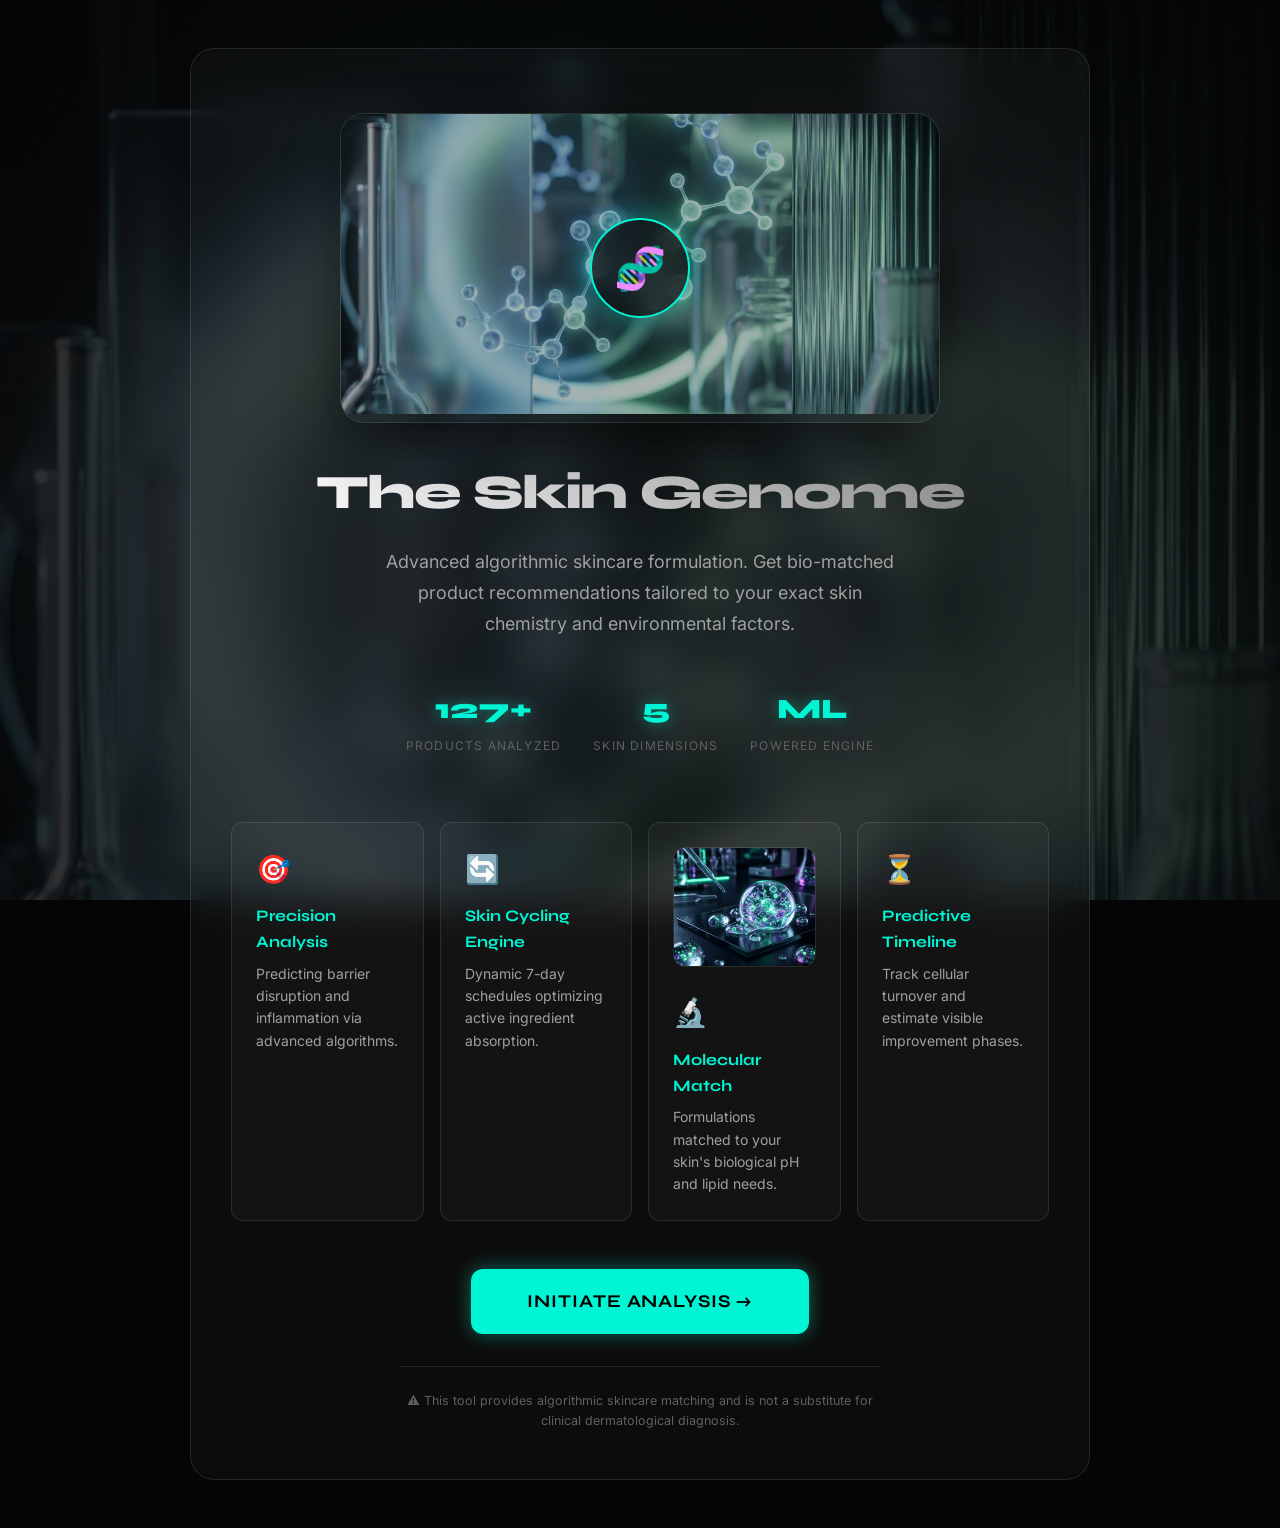
==== commit e7b1c94b: "design: add premium background and illustrative images for a richer UI" ====
--- a/front-end/index.html
+++ b/front-end/index.html
@@ -15,7 +15,10 @@
 <body>
 <div class="app">
   <div class="home-hero">
-    <div class="logo-ring">🧬</div>
+    <div class="hero-visual">
+      <img src="assets/hero-bg.png" alt="Clinical Skincare" class="hero-main-img">
+      <div class="logo-ring">🧬</div>
+    </div>
     <h1>The Skin Genome</h1>
     <p>Advanced algorithmic skincare formulation. Get bio-matched product recommendations tailored to your exact skin chemistry and environmental factors.</p>
     <div class="trust-badges">
@@ -37,6 +40,7 @@
       <div class="feat-desc">Dynamic 7-day schedules optimizing active ingredient absorption.</div>
     </div>
     <div class="feat-card">
+      <img src="assets/molecular.png" alt="Molecular Analysis" class="feat-img">
       <div class="feat-icon">🔬</div>
       <div class="feat-title">Molecular Match</div>
       <div class="feat-desc">Formulations matched to your skin's biological pH and lipid needs.</div>
--- a/front-end/style.css
+++ b/front-end/style.css
@@ -37,11 +37,13 @@
   color: var(--color-text); 
   background-color: var(--color-bg);
   background-image: 
+    linear-gradient(rgba(5, 5, 5, 0.8), rgba(5, 5, 5, 0.8)),
+    url('assets/hero-bg.png'),
     linear-gradient(rgba(255, 255, 255, 0.02) 1px, transparent 1px),
     linear-gradient(90deg, rgba(255, 255, 255, 0.02) 1px, transparent 1px),
     radial-gradient(circle at 10% 20%, rgba(0, 245, 212, 0.08) 0%, transparent 40%),
     radial-gradient(circle at 90% 80%, rgba(155, 93, 229, 0.08) 0%, transparent 40%);
-  background-size: 30px 30px, 30px 30px, 100% 100%, 100% 100%;
+  background-size: cover, cover, 30px 30px, 30px 30px, 100% 100%, 100% 100%;
   background-attachment: fixed;
   min-height: 100vh;
   padding: 3rem 1rem;
@@ -74,7 +76,11 @@
 }
 
 /* HOME */
-.home-hero { text-align: center; padding: 2rem 1rem 4rem; }
+.home-hero { text-align: center; padding: 1rem 1rem 4rem; }
+.hero-visual { position: relative; width: 100%; max-width: 600px; margin: 0 auto 2rem; border-radius: var(--border-radius-lg); overflow: hidden; border: 1px solid var(--color-border); box-shadow: 0 20px 50px rgba(0,0,0,0.5); }
+.hero-main-img { width: 100%; height: 300px; object-fit: cover; filter: brightness(0.7); transition: transform 0.5s ease; }
+.hero-visual:hover .hero-main-img { transform: scale(1.05); filter: brightness(0.8); }
+
 .logo-ring { 
   width: 100px; height: 100px; 
   border-radius: 50%; 
@@ -87,6 +93,18 @@
   animation: float 6s ease-in-out infinite, glow 4s ease-in-out infinite;
 }
 
+.hero-visual .logo-ring { 
+  position: absolute; 
+  top: 50%; left: 50%; 
+  transform: translate(-50%, -50%); 
+  margin: 0; 
+  z-index: 2; 
+  background: rgba(5, 5, 5, 0.6); 
+  backdrop-filter: blur(15px); 
+  -webkit-backdrop-filter: blur(15px);
+  border-width: 2px;
+}
+
 @keyframes float {
   0% { transform: translateY(0px); }
   50% { transform: translateY(-8px); }
@@ -144,6 +162,20 @@
 .feat-card .feat-icon { font-size: 28px; margin-bottom: 12px; }
 .feat-card .feat-title { font-family: var(--font-header); font-weight: 700; font-size: 16px; margin-bottom: 8px; color: var(--color-primary); }
 .feat-card .feat-desc { color: var(--color-text-dim); font-size: 14px; line-height: 1.6; }
+
+.feat-img {
+  width: 100%;
+  height: 120px;
+  object-fit: cover;
+  border-radius: var(--border-radius-md);
+  margin-bottom: 1rem;
+  border: 1px solid var(--color-border);
+  transition: transform 0.3s ease;
+}
+.feat-card:hover .feat-img {
+  transform: scale(1.05);
+  border-color: var(--color-primary);
+}
 
 .start-btn { 
   background: var(--color-primary); 
